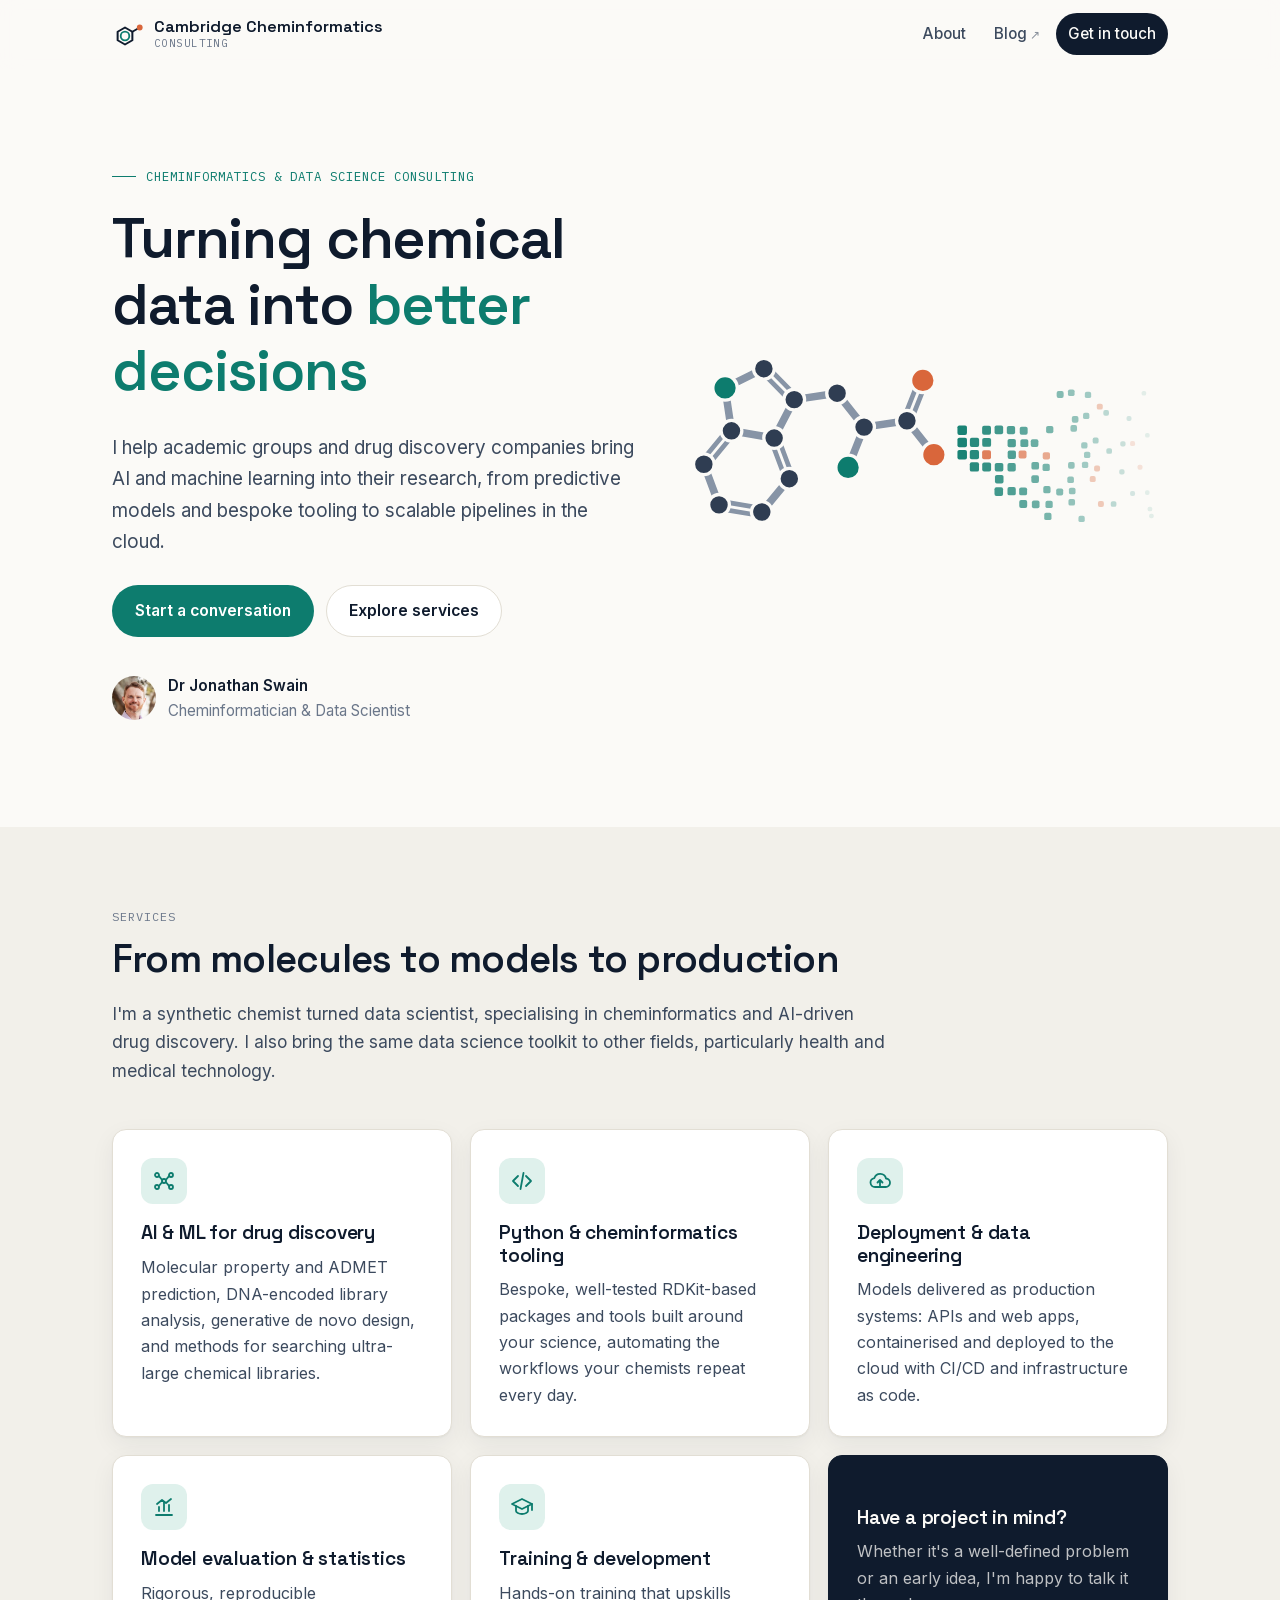
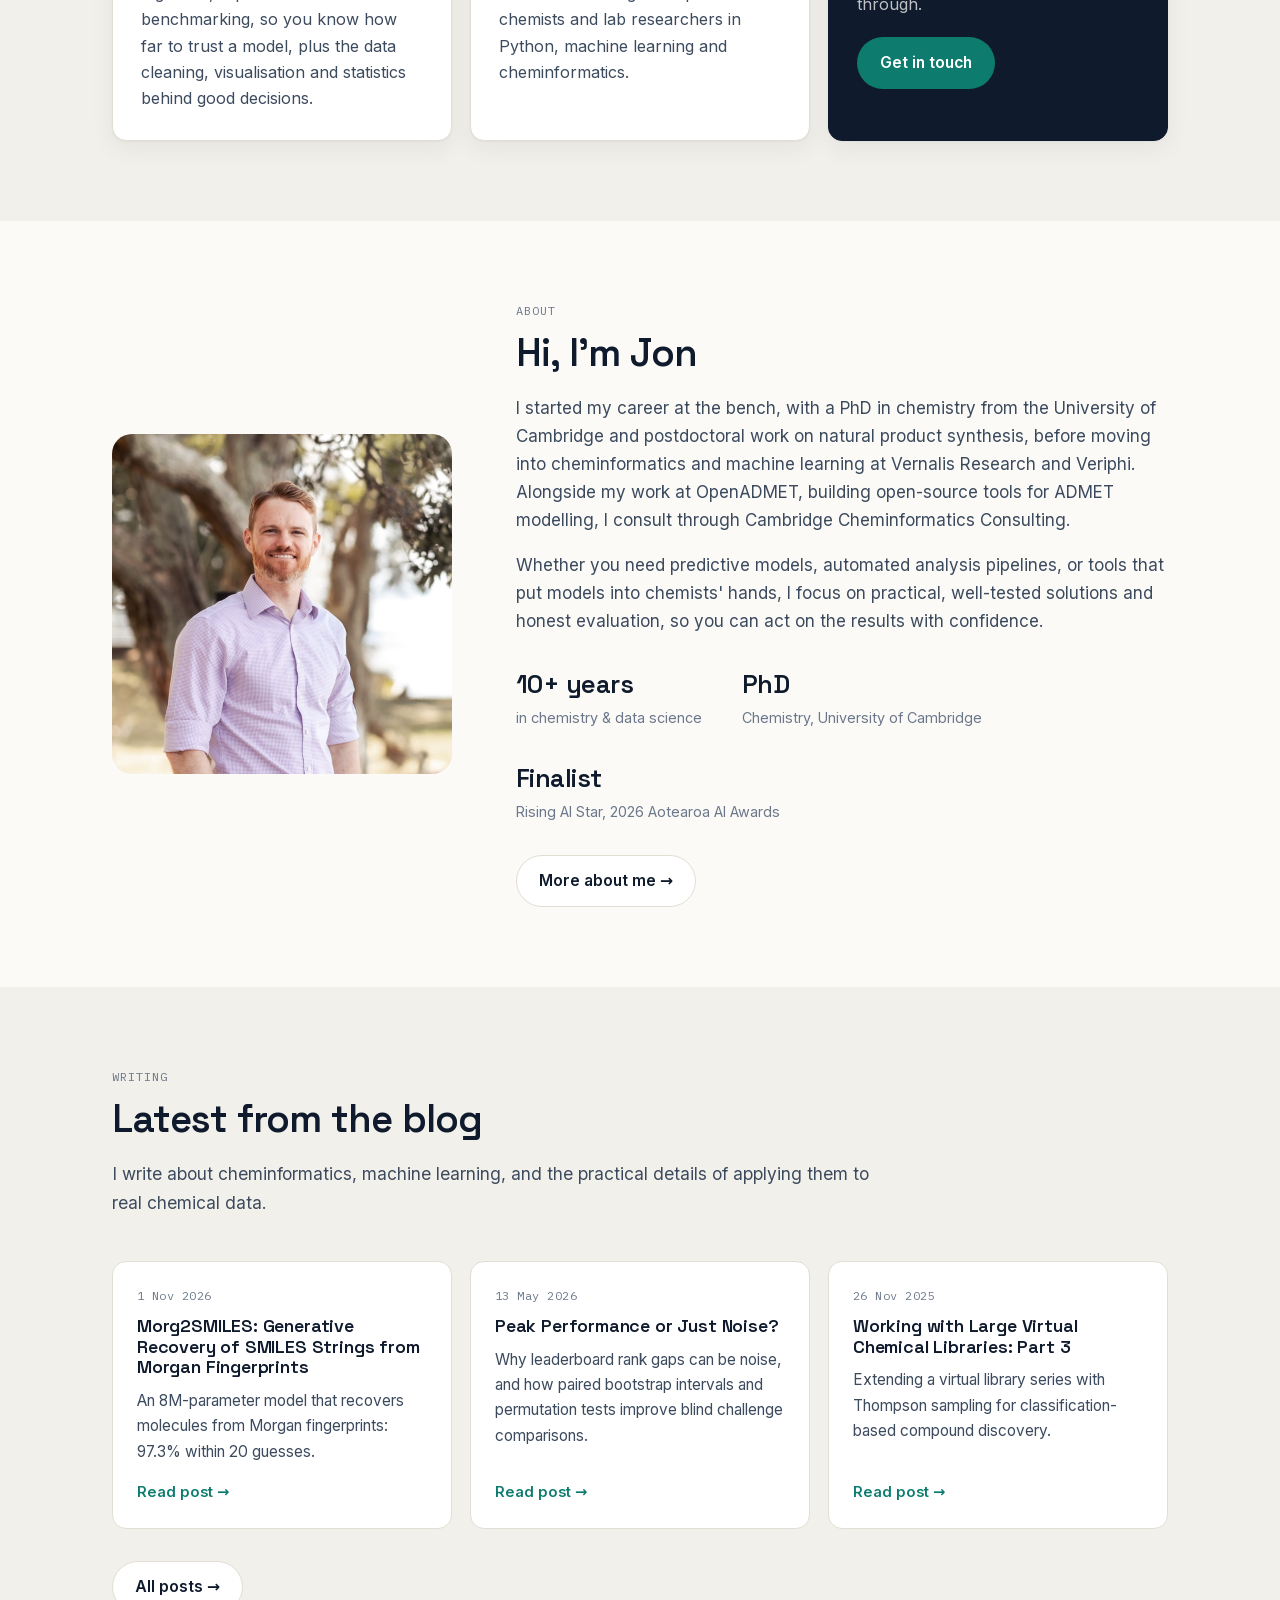
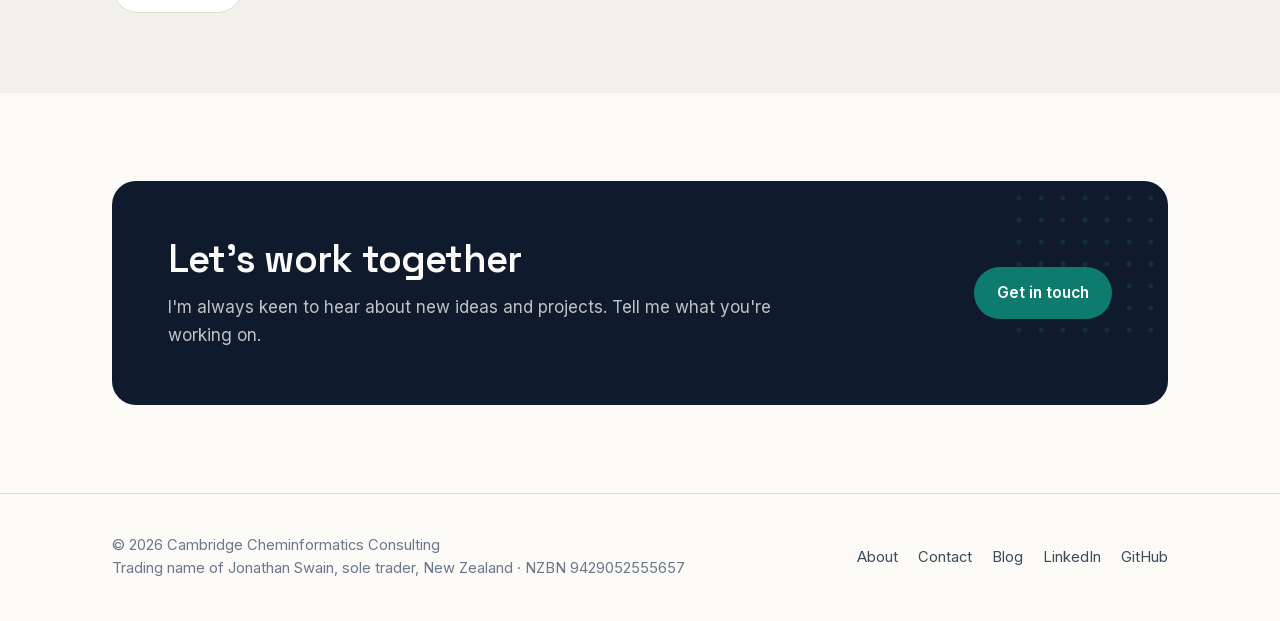
==== index.html @ 0f1c5efa "Static site for Cambridge Cheminformatics Consulting Replaces the WordPress.com site: home, about, c" ====
<!doctype html>
<html lang="en-GB">

<head>
  <meta charset="utf-8">
  <meta name="viewport" content="width=device-width, initial-scale=1">
  <title>Cambridge Cheminformatics Consulting | Dr Jonathan Swain</title>
  <meta name="description"
    content="Cheminformatics, AI and data science consulting for drug discovery. QSAR and ADMET modelling, bespoke Python tooling, cloud deployment, and training from Dr Jonathan Swain.">
  <link rel="canonical" href="https://cambridgecheminformatics.com/">
  <meta property="og:type" content="website">
  <meta property="og:title" content="Cambridge Cheminformatics Consulting">
  <meta property="og:description" content="Cheminformatics, AI and data science consulting for drug discovery.">
  <meta property="og:url" content="https://cambridgecheminformatics.com/">
  <meta property="og:site_name" content="Cambridge Cheminformatics Consulting">
  <meta property="og:image" content="https://cambridgecheminformatics.com/assets/img/og-card.png">
  <meta property="og:image:width" content="1200">
  <meta property="og:image:height" content="630">
  <meta property="og:image:alt"
    content="Cambridge Cheminformatics Consulting: turning chemical data into better decisions">
  <meta name="twitter:card" content="summary_large_image">
  <meta name="theme-color" content="#fbfaf7" media="(prefers-color-scheme: light)">
  <meta name="theme-color" content="#0c1420" media="(prefers-color-scheme: dark)">
  <link rel="icon" href="assets/img/favicon.svg" type="image/svg+xml">
  <link rel="preload" href="assets/fonts/inter.woff2" as="font" type="font/woff2" crossorigin>
  <link rel="stylesheet" href="assets/css/style.css">
  <script type="application/ld+json">
  {
    "@context": "https://schema.org",
    "@type": "ProfessionalService",
    "name": "Cambridge Cheminformatics Consulting",
    "url": "https://cambridgecheminformatics.com/",
    "description": "Cheminformatics, AI and data science consulting for drug discovery.",
    "founder": {
      "@type": "Person",
      "name": "Jonathan Swain",
      "honorificPrefix": "Dr",
      "jobTitle": "Data Scientist and Cheminformatician",
      "sameAs": ["https://www.linkedin.com/in/jonathan-swain/", "https://github.com/jonswain", "https://orcid.org/0000-0003-4457-1481", "https://jonswain.github.io/"]
    }
  }
  </script>
</head>

<body>
  <a class="skip-link" href="#main">Skip to content</a>

  <header class="site-header">
    <div class="wrap">
      <a class="brand" href="./" aria-label="Cambridge Cheminformatics Consulting, home">
        <svg viewBox="0 0 32 32" aria-hidden="true">
          <path d="M13 9.5 20.36 13.75V22.25L13 26.5 5.64 22.25V13.75Z" fill="none" stroke="currentColor"
            stroke-width="2" stroke-linejoin="round" />
          <circle cx="13" cy="18" r="4.3" fill="none" stroke="#0d7c6e" stroke-width="1.8" />
          <path d="M20.36 13.75 27.72 9.5" stroke="currentColor" stroke-width="2" stroke-linecap="round" />
          <circle cx="27.72" cy="9.5" r="2.9" fill="#d9663b" />
        </svg>
        <span class="brand-text">Cambridge Cheminformatics<small>Consulting</small></span>
      </a>
      <nav class="nav" aria-label="Main">
        <a href="about/">About</a>
        <a class="ext" href="https://jonswain.github.io/">Blog</a>
        <a class="nav-cta" href="contact/">Get in touch</a>
      </nav>
    </div>
  </header>

  <main id="main">
    <section class="hero">
      <div class="wrap">
        <div>
          <span class="eyebrow">Cheminformatics &amp; data science consulting</span>
          <h1>Turning chemical data into <em>better decisions</em></h1>
          <p class="lede">I help academic groups and drug discovery companies bring AI and machine learning into their
            research, from predictive models and bespoke tooling to scalable pipelines in the cloud.</p>
          <div class="actions">
            <a class="btn btn-primary" href="contact/">Start a conversation</a>
            <a class="btn btn-ghost" href="#services">Explore services</a>
          </div>
          <div class="byline">
            <img src="assets/img/jon-avatar.jpg" alt="" width="44" height="44">
            <div><strong>Dr Jonathan Swain</strong>Cheminformatician &amp; Data Scientist</div>
          </div>
        </div>
        <div class="hero-art" aria-hidden="true">
          <svg viewBox="-127.4 -110.6 512.1 222.2" role="presentation">
            <g class="bits">
              <rect class="bit" x="161.7" y="-10.4" width="10.1" height="10.1" rx="2" opacity="0.95" style="--d:3.1s" />
              <rect class="bit" x="161.7" y="2.6" width="10.1" height="10.1" rx="2" opacity="0.95" style="--d:3.5s" />
              <rect class="bit" x="161.7" y="15.6" width="10.1" height="10.1" rx="2" opacity="0.95" style="--d:0.3s" />
              <rect class="bit" x="174.9" y="2.7" width="9.8" height="9.8" rx="2" opacity="0.89" style="--d:5.6s" />
              <rect class="bit" x="174.8" y="15.7" width="9.8" height="9.8" rx="2" opacity="0.89" style="--d:1.1s" />
              <rect class="bit" x="174.8" y="28.8" width="9.8" height="9.8" rx="2" opacity="0.89" style="--d:1.3s" />
              <rect class="bit" x="187.9" y="-10.0" width="9.4" height="9.4" rx="2" opacity="0.84" style="--d:5.3s" />
              <rect class="bit" x="188.0" y="2.9" width="9.4" height="9.4" rx="2" opacity="0.84" style="--d:6.0s" />
              <rect class="bit hi" x="187.9" y="16.0" width="9.4" height="9.4" rx="2" opacity="0.84" style="--d:6.0s" />
              <rect class="bit" x="188.0" y="29.0" width="9.4" height="9.4" rx="2" opacity="0.84" style="--d:1.3s" />
              <rect class="bit" x="201.1" y="-10.2" width="9.1" height="9.1" rx="2" opacity="0.78" style="--d:0.4s" />
              <rect class="bit" x="201.3" y="29.4" width="9.1" height="9.1" rx="2" opacity="0.78" style="--d:5.7s" />
              <rect class="bit" x="201.5" y="42.1" width="9.1" height="9.1" rx="2" opacity="0.78" style="--d:5.3s" />
              <rect class="bit" x="201.0" y="55.3" width="9.1" height="9.1" rx="2" opacity="0.78" style="--d:1.0s" />
              <rect class="bit" x="214.1" y="-9.9" width="8.8" height="8.8" rx="2" opacity="0.72" style="--d:1.0s" />
              <rect class="bit" x="214.9" y="3.9" width="8.8" height="8.8" rx="2" opacity="0.72" style="--d:4.5s" />
              <rect class="bit" x="215.0" y="16.3" width="8.8" height="8.8" rx="2" opacity="0.72" style="--d:4.4s" />
              <rect class="bit" x="214.8" y="29.6" width="8.8" height="8.8" rx="2" opacity="0.72" style="--d:5.3s" />
              <rect class="bit" x="214.8" y="55.0" width="8.8" height="8.8" rx="2" opacity="0.72" style="--d:3.2s" />
              <rect class="bit" x="227.8" y="-8.9" width="8.4" height="8.4" rx="2" opacity="0.67" style="--d:3.5s" />
              <rect class="bit" x="228.5" y="4.2" width="8.4" height="8.4" rx="2" opacity="0.67" style="--d:0.8s" />
              <rect class="bit hi" x="226.6" y="16.3" width="8.4" height="8.4" rx="2" opacity="0.67" style="--d:0.8s" />
              <rect class="bit" x="227.2" y="55.4" width="8.4" height="8.4" rx="2" opacity="0.67" style="--d:1.3s" />
              <rect class="bit" x="227.3" y="68.8" width="8.4" height="8.4" rx="2" opacity="0.67" style="--d:3.3s" />
              <rect class="bit" x="239.5" y="4.4" width="8.1" height="8.1" rx="2" opacity="0.61" style="--d:1.1s" />
              <rect class="bit" x="240.2" y="28.3" width="8.1" height="8.1" rx="2" opacity="0.61" style="--d:2.3s" />
              <rect class="bit" x="240.1" y="42.6" width="8.1" height="8.1" rx="2" opacity="0.61" style="--d:3.3s" />
              <rect class="bit" x="240.7" y="69.3" width="8.1" height="8.1" rx="2" opacity="0.61" style="--d:5.8s" />
              <rect class="bit" x="255.8" y="-9.8" width="7.7" height="7.7" rx="2" opacity="0.55" style="--d:1.9s" />
              <rect class="bit hi" x="252.2" y="18.0" width="7.7" height="7.7" rx="2" opacity="0.55" style="--d:4.6s" />
              <rect class="bit" x="252.0" y="30.3" width="7.7" height="7.7" rx="2" opacity="0.55" style="--d:2.7s" />
              <rect class="bit" x="252.8" y="54.0" width="7.7" height="7.7" rx="2" opacity="0.55" style="--d:2.6s" />
              <rect class="bit" x="255.1" y="69.6" width="7.7" height="7.7" rx="2" opacity="0.55" style="--d:2.7s" />
              <rect class="bit" x="253.8" y="82.3" width="7.7" height="7.7" rx="2" opacity="0.55" style="--d:5.8s" />
              <rect class="bit" x="267.0" y="-46.9" width="7.4" height="7.4" rx="2" opacity="0.50" style="--d:5.3s" />
              <rect class="bit" x="266.5" y="56.5" width="7.4" height="7.4" rx="2" opacity="0.50" style="--d:4.9s" />
              <rect class="bit" x="279.0" y="-48.6" width="7.0" height="7.0" rx="2" opacity="0.44" style="--d:0.9s" />
              <rect class="bit" x="283.1" y="-20.3" width="7.0" height="7.0" rx="2" opacity="0.44" style="--d:2.8s" />
              <rect class="bit" x="281.6" y="-10.8" width="7.0" height="7.0" rx="2" opacity="0.44" style="--d:2.0s" />
              <rect class="bit" x="279.1" y="28.5" width="7.0" height="7.0" rx="2" opacity="0.44" style="--d:5.1s" />
              <rect class="bit" x="278.3" y="43.8" width="7.0" height="7.0" rx="2" opacity="0.44" style="--d:1.7s" />
              <rect class="bit" x="280.0" y="55.7" width="7.0" height="7.0" rx="2" opacity="0.44" style="--d:3.7s" />
              <rect class="bit" x="279.5" y="67.6" width="7.0" height="7.0" rx="2" opacity="0.44" style="--d:1.1s" />
              <rect class="bit" x="296.9" y="-46.1" width="6.7" height="6.7" rx="2" opacity="0.38" style="--d:0.1s" />
              <rect class="bit" x="295.0" y="-23.8" width="6.7" height="6.7" rx="2" opacity="0.38" style="--d:0.0s" />
              <rect class="bit" x="293.0" y="7.4" width="6.7" height="6.7" rx="2" opacity="0.38" style="--d:2.2s" />
              <rect class="bit" x="296.0" y="17.5" width="6.7" height="6.7" rx="2" opacity="0.38" style="--d:0.3s" />
              <rect class="bit" x="293.8" y="28.1" width="6.7" height="6.7" rx="2" opacity="0.38" style="--d:4.8s" />
              <rect class="bit" x="290.1" y="85.5" width="6.7" height="6.7" rx="2" opacity="0.38" style="--d:4.5s" />
              <rect class="bit hi" x="309.6" y="-33.5" width="6.3" height="6.3" rx="2" opacity="0.33"
                style="--d:3.7s" />
              <rect class="bit" x="305.2" y="2.5" width="6.3" height="6.3" rx="2" opacity="0.33" style="--d:3.8s" />
              <rect class="bit hi" x="306.7" y="32.2" width="6.3" height="6.3" rx="2" opacity="0.33" style="--d:1.1s" />
              <rect class="bit hi" x="302.1" y="43.4" width="6.3" height="6.3" rx="2" opacity="0.33" style="--d:4.1s" />
              <rect class="bit hi" x="310.8" y="69.8" width="6.3" height="6.3" rx="2" opacity="0.33" style="--d:2.5s" />
              <rect class="bit" x="316.5" y="-26.7" width="6.0" height="6.0" rx="2" opacity="0.27" style="--d:2.1s" />
              <rect class="bit" x="319.7" y="13.7" width="6.0" height="6.0" rx="2" opacity="0.27" style="--d:5.1s" />
              <rect class="bit" x="324.4" y="70.0" width="6.0" height="6.0" rx="2" opacity="0.27" style="--d:5.5s" />
              <rect class="bit" x="334.5" y="6.3" width="5.6" height="5.6" rx="2" opacity="0.21" style="--d:4.5s" />
              <rect class="bit" x="333.4" y="36.0" width="5.6" height="5.6" rx="2" opacity="0.21" style="--d:1.2s" />
              <rect class="bit" x="341.1" y="-20.4" width="5.3" height="5.3" rx="2" opacity="0.16" style="--d:4.9s" />
              <rect class="bit hi" x="344.9" y="6.2" width="5.3" height="5.3" rx="2" opacity="0.16" style="--d:0.2s" />
              <rect class="bit hi" x="352.8" y="31.3" width="5.3" height="5.3" rx="2" opacity="0.16" style="--d:5.4s" />
              <rect class="bit" x="344.9" y="59.2" width="5.3" height="5.3" rx="2" opacity="0.16" style="--d:4.6s" />
              <rect class="bit" x="357.1" y="-47.0" width="4.9" height="4.9" rx="2" opacity="0.10" style="--d:1.6s" />
              <rect class="bit" x="360.8" y="-2.4" width="4.9" height="4.9" rx="2" opacity="0.10" style="--d:4.4s" />
              <rect class="bit" x="360.7" y="58.5" width="4.9" height="4.9" rx="2" opacity="0.10" style="--d:6.0s" />
              <rect class="bit" x="363.5" y="75.8" width="4.9" height="4.9" rx="2" opacity="0.10" style="--d:2.9s" />
              <rect class="bit" x="365.1" y="83.2" width="4.9" height="4.9" rx="2" opacity="0.10" style="--d:2.8s" />
            </g>
            <g class="mol">
              <line class="bond" x1="45.7" y1="34.2" x2="62.6" y2="-8.6" />
              <line class="bond" x1="62.6" y1="-8.6" x2="34.0" y2="-44.6" />
              <line class="bond" x1="34.0" y1="-44.6" x2="-11.5" y2="-37.8" />
              <line class="bond dbl" x1="-8.6" y1="-40.6" x2="-40.9" y2="-73.5" />
              <line class="bond dbl" x1="-14.3" y1="-35.0" x2="-46.6" y2="-67.8" />
              <line class="bond" x1="-43.7" y1="-70.6" x2="-84.9" y2="-50.2" />
              <line class="bond" x1="-84.9" y1="-50.2" x2="-78.1" y2="-4.7" />
              <line class="bond dbl" x1="-81.2" y1="-7.2" x2="-110.5" y2="28.3" />
              <line class="bond dbl" x1="-75.0" y1="-2.1" x2="-104.3" y2="33.4" />
              <line class="bond" x1="-107.4" y1="30.8" x2="-91.3" y2="73.9" />
              <line class="bond dbl" x1="-92.0" y1="77.9" x2="-46.6" y2="85.5" />
              <line class="bond dbl" x1="-90.6" y1="70.0" x2="-45.3" y2="77.6" />
              <line class="bond" x1="-45.9" y1="81.5" x2="-16.7" y2="46.1" />
              <line class="bond dbl" x1="-12.9" y1="44.7" x2="-29.0" y2="1.6" />
              <line class="bond dbl" x1="-20.4" y1="47.4" x2="-36.5" y2="4.4" />
              <line class="bond" x1="62.6" y1="-8.6" x2="108.1" y2="-15.4" />
              <line class="bond dbl" x1="104.4" y1="-16.9" x2="121.3" y2="-59.7" />
              <line class="bond dbl" x1="111.8" y1="-13.9" x2="128.7" y2="-56.7" />
              <line class="bond" x1="108.1" y1="-15.4" x2="136.7" y2="20.6" />
              <line class="bond" x1="-32.8" y1="3.0" x2="-11.5" y2="-37.8" />
              <line class="bond" x1="-32.8" y1="3.0" x2="-78.1" y2="-4.7" />
              <circle class="atom a-N" cx="45.7" cy="34.2" r="13" />
              <circle class="atom a-C" cx="62.6" cy="-8.6" r="11" />
              <circle class="atom a-C" cx="34.0" cy="-44.6" r="11" />
              <circle class="atom a-C" cx="-11.5" cy="-37.8" r="11" />
              <circle class="atom a-C" cx="-43.7" cy="-70.6" r="11" />
              <circle class="atom a-N" cx="-84.9" cy="-50.2" r="13" />
              <circle class="atom a-C" cx="-78.1" cy="-4.7" r="11" />
              <circle class="atom a-C" cx="-107.4" cy="30.8" r="11" />
              <circle class="atom a-C" cx="-91.3" cy="73.9" r="11" />
              <circle class="atom a-C" cx="-45.9" cy="81.5" r="11" />
              <circle class="atom a-C" cx="-16.7" cy="46.1" r="11" />
              <circle class="atom a-C" cx="-32.8" cy="3.0" r="11" />
              <circle class="atom a-C" cx="108.1" cy="-15.4" r="11" />
              <circle class="atom a-O" cx="125.0" cy="-58.2" r="13" />
              <circle class="atom a-O" cx="136.7" cy="20.6" r="13" />
            </g>
          </svg>
        </div>
      </div>
    </section>

    <section id="services" class="section-alt">
      <div class="wrap">
        <div class="section-head">
          <span class="kicker">Services</span>
          <h2>From molecules to models to production</h2>
          <p>I'm a synthetic chemist turned data scientist, specialising in cheminformatics and AI-driven drug
            discovery. I also bring the same data science toolkit to other fields, particularly health and medical
            technology.</p>
        </div>
        <div class="services">
          <article class="card">
            <div class="icon"><svg viewBox="0 0 24 24">
                <circle cx="5" cy="6" r="2" />
                <circle cx="5" cy="18" r="2" />
                <circle cx="12" cy="12" r="2" />
                <circle cx="19" cy="6" r="2" />
                <circle cx="19" cy="18" r="2" />
                <path d="M6.8 6.9 10.2 11M6.8 17.1l3.4-4.1M13.8 11l3.4-4.1M13.8 13l3.4 4.1" />
              </svg></div>
            <h3>AI &amp; ML for drug discovery</h3>
            <p>Molecular property and ADMET prediction, DNA-encoded library analysis, generative de novo design, and
              methods for searching ultra-large chemical libraries.</p>
          </article>
          <article class="card">
            <div class="icon"><svg viewBox="0 0 24 24">
                <path d="m8 7-5 5 5 5M16 7l5 5-5 5M13.5 4l-3 16" />
              </svg></div>
            <h3>Python &amp; cheminformatics tooling</h3>
            <p>Bespoke, well-tested RDKit-based packages and tools built around your science, automating the workflows
              your chemists repeat every day.</p>
          </article>
          <article class="card">
            <div class="icon"><svg viewBox="0 0 24 24">
                <path d="M7 18a4.5 4.5 0 0 1-.6-8.96A6 6 0 0 1 18 9.5a4 4 0 0 1-.5 8.5Z" />
                <path d="M12 11v6M9.5 13.5 12 11l2.5 2.5" />
              </svg></div>
            <h3>Deployment &amp; data engineering</h3>
            <p>Models delivered as production systems: APIs and web apps, containerised and deployed to the cloud with
              CI/CD and infrastructure as code.</p>
          </article>
          <article class="card">
            <div class="icon"><svg viewBox="0 0 24 24">
                <path d="M4 20h16" />
                <path d="M7 16v-4M12 16V7M17 16v-6" />
                <path d="m5 9 5-4 4 3 5-4" />
              </svg></div>
            <h3>Model evaluation &amp; statistics</h3>
            <p>Rigorous, reproducible benchmarking, so you know how far to trust a model, plus the data cleaning,
              visualisation and statistics behind good decisions.</p>
          </article>
          <article class="card">
            <div class="icon"><svg viewBox="0 0 24 24">
                <path d="M2 9 12 4l10 5-10 5Z" />
                <path d="M6 11v5c0 1.5 2.7 3 6 3s6-1.5 6-3v-5M22 9v6" />
              </svg></div>
            <h3>Training &amp; development</h3>
            <p>Hands-on training that upskills chemists and lab researchers in Python, machine learning and
              cheminformatics.</p>
          </article>
          <article class="card card-cta">
            <h3>Have a project in mind?</h3>
            <p>Whether it's a well-defined problem or an early idea, I'm happy to talk it through.</p>
            <a class="btn btn-primary" href="contact/">Get in touch</a>
          </article>
        </div>
      </div>
    </section>

    <section>
      <div class="wrap intro">
        <div class="portrait">
          <img src="assets/img/jon.jpg" alt="Dr Jonathan Swain" width="340" height="340" loading="lazy">
        </div>
        <div>
          <span class="kicker">About</span>
          <h2>Hi, I'm Jon</h2>
          <p>I started my career at the bench, with a PhD in chemistry from the University of Cambridge and postdoctoral
          work on natural product synthesis, before moving into cheminformatics and machine learning at Vernalis Research and Veriphi.
            Alongside my work at OpenADMET, building open-source tools for ADMET modelling, I consult through Cambridge
            Cheminformatics Consulting.</p>
          <p>Whether you need predictive models, automated analysis pipelines, or tools that put models into chemists'
            hands, I focus on practical, well-tested solutions and honest evaluation, so you can act on the results with
            confidence.</p>
          <ul class="stats">
            <li><strong>10+ years</strong>in chemistry &amp; data science</li>
            <li><strong>PhD</strong>Chemistry, University of Cambridge</li>
            <li><strong>Finalist</strong>Rising AI Star, 2026 Aotearoa AI Awards</li>
          </ul>
          <a class="btn btn-ghost" href="about/">More about me →</a>
        </div>
      </div>
    </section>

    <section class="section-alt">
      <div class="wrap">
        <div class="section-head">
          <span class="kicker">Writing</span>
          <h2>Latest from the blog</h2>
          <p>I write about cheminformatics, machine learning, and the practical details of applying them to real
            chemical data.</p>
        </div>
        <ul class="posts" data-feed="https://jonswain.github.io/feed.xml" data-feed-count="3">
          <li class="post"><a href="https://jonswain.github.io/morg2smiles/">
              <time datetime="2026-11-01">1 Nov 2026</time>
              <h3>Morg2SMILES: Generative Recovery of SMILES Strings from Morgan Fingerprints</h3>
              <p>An 8M-parameter model that recovers molecules from Morgan fingerprints: 97.3% within 20 guesses.</p>
              <span class="more">Read post →</span>
            </a></li>
          <li class="post"><a href="https://jonswain.github.io/peak-performance-or-just-noise/">
              <time datetime="2026-05-13">13 May 2026</time>
              <h3>Peak Performance or Just Noise?</h3>
              <p>Why leaderboard rank gaps can be noise, and how paired bootstrap intervals and permutation tests
                improve blind challenge comparisons.</p>
              <span class="more">Read post →</span>
            </a></li>
          <li class="post"><a
              href="https://jonswain.github.io/ultra-large-libraries-part-3-thompson-sampling-classification/">
              <time datetime="2025-11-26">26 Nov 2025</time>
              <h3>Working with Large Virtual Chemical Libraries: Part 3</h3>
              <p>Extending a virtual library series with Thompson sampling for classification-based compound discovery.
              </p>
              <span class="more">Read post →</span>
            </a></li>
        </ul>
        <div class="section-foot"><a class="btn btn-ghost" href="https://jonswain.github.io/">All posts →</a></div>
      </div>
    </section>

    <section class="cta-band" style="padding-top:88px">
      <div class="wrap">
        <div class="box">
          <div>
            <h2>Let's work together</h2>
            <p>I'm always keen to hear about new ideas and projects. Tell me what you're working on.</p>
          </div>
          <a class="btn btn-primary" href="contact/">Get in touch</a>
        </div>
      </div>
    </section>
  </main>

  <footer class="site-footer">
    <div class="wrap">
      <p class="legal">© <span data-year>2026</span> Cambridge Cheminformatics Consulting<br>
        Trading name of Jonathan Swain, sole trader, New Zealand · NZBN 9429052555657</p>
      <nav aria-label="Footer">
        <a href="about/">About</a>
        <a href="contact/">Contact</a>
        <a href="https://jonswain.github.io/">Blog</a>
        <a href="https://www.linkedin.com/in/jonathan-swain/">LinkedIn</a>
        <a href="https://github.com/jonswain">GitHub</a>
      </nav>
    </div>
  </footer>

  <script src="assets/js/main.js" defer></script>
</body>

</html>
---- assets/css/style.css ----
/* Cambridge Cheminformatics Consulting — site styles */

/* Self-hosted fonts (SIL Open Font License), Latin subset */
@font-face { font-family: "Inter"; font-style: normal; font-weight: 400 600; font-display: swap; src: url("../fonts/inter.woff2") format("woff2"); unicode-range: U+0000-00FF, U+0131, U+0152-0153, U+02BB-02BC, U+02C6, U+02DA, U+02DC, U+0304, U+0308, U+0329, U+2000-206F, U+20AC, U+2122, U+2191, U+2193, U+2212, U+2215, U+FEFF, U+FFFD; }
@font-face { font-family: "Space Grotesk"; font-style: normal; font-weight: 500 600; font-display: swap; src: url("../fonts/space-grotesk.woff2") format("woff2"); unicode-range: U+0000-00FF, U+0131, U+0152-0153, U+02BB-02BC, U+02C6, U+02DA, U+02DC, U+0304, U+0308, U+0329, U+2000-206F, U+20AC, U+2122, U+2191, U+2193, U+2212, U+2215, U+FEFF, U+FFFD; }
@font-face { font-family: "IBM Plex Mono"; font-style: normal; font-weight: 400; font-display: swap; src: url("../fonts/ibm-plex-mono-400.woff2") format("woff2"); unicode-range: U+0000-00FF, U+0131, U+0152-0153, U+02BB-02BC, U+02C6, U+02DA, U+02DC, U+0304, U+0308, U+0329, U+2000-206F, U+20AC, U+2122, U+2191, U+2193, U+2212, U+2215, U+FEFF, U+FFFD; }

:root {
  --bg: #fbfaf7;
  --bg-alt: #f2f0ea;
  --surface: #ffffff;
  --ink: #0f1b2d;
  --ink-soft: #3c4a5e;
  --muted: #6b778a;
  --line: #e2ded4;
  --accent: #0d7c6e;
  --accent-strong: #0a5f55;
  --accent-soft: #dff1ec;
  --warm: #d9663b;
  --mol-c: #2f3d52;
  --mol-bond: #8794a6;
  --radius: 14px;
  --shadow: 0 1px 2px rgba(15, 27, 45, .04), 0 8px 24px rgba(15, 27, 45, .06);
  --max: 1120px;
  --font-head: "Space Grotesk", ui-sans-serif, system-ui, sans-serif;
  --font-body: "Inter", ui-sans-serif, system-ui, -apple-system, "Segoe UI", sans-serif;
  --font-mono: "IBM Plex Mono", ui-monospace, SFMono-Regular, Menlo, monospace;
  color-scheme: light;
}

@media (prefers-color-scheme: dark) {
  :root {
    --bg: #0c1420;
    --bg-alt: #111b2a;
    --surface: #152133;
    --ink: #eef2f6;
    --ink-soft: #c2cbd6;
    --muted: #8d9aab;
    --line: #233247;
    --accent: #3cc5b0;
    --accent-strong: #6ad8c6;
    --accent-soft: #123a37;
    --warm: #f08a5d;
    --mol-c: #c3cedb;
    --mol-bond: #5d6b80;
    --shadow: 0 1px 2px rgba(0, 0, 0, .3), 0 8px 24px rgba(0, 0, 0, .25);
    color-scheme: dark;
  }
}

*, *::before, *::after { box-sizing: border-box; }

html { scroll-behavior: smooth; -webkit-text-size-adjust: 100%; }

body {
  margin: 0;
  background: var(--bg);
  color: var(--ink);
  font-family: var(--font-body);
  font-size: 1.0625rem;
  line-height: 1.65;
  -webkit-font-smoothing: antialiased;
}

img { max-width: 100%; height: auto; display: block; }

a { color: var(--accent); text-decoration-thickness: 1px; text-underline-offset: 3px; }
a:hover { color: var(--accent-strong); }

h1, h2, h3 {
  font-family: var(--font-head);
  line-height: 1.15;
  letter-spacing: -0.02em;
  margin: 0 0 .5em;
  font-weight: 600;
}
h1 { font-size: clamp(2.2rem, 5vw, 3.6rem); }
h2 { font-size: clamp(1.7rem, 3.2vw, 2.4rem); }
h3 { font-size: 1.2rem; letter-spacing: -0.01em; }
p { margin: 0 0 1em; }

.wrap { max-width: var(--max); margin: 0 auto; padding: 0 16px; }
@media (min-width: 720px) { .wrap { padding: 0 32px; } }

.skip-link {
  position: absolute; left: -999px; top: 8px;
  background: var(--ink); color: var(--bg); padding: 8px 14px; border-radius: 8px; z-index: 100;
}
.skip-link:focus { left: 8px; }

:focus-visible { outline: 2px solid var(--accent); outline-offset: 3px; border-radius: 4px; }

/* ---------- Header ---------- */
.site-header {
  position: sticky; top: 0; z-index: 50;
  background: color-mix(in srgb, var(--bg) 85%, transparent);
  backdrop-filter: saturate(150%) blur(10px);
  -webkit-backdrop-filter: saturate(150%) blur(10px);
  border-bottom: 1px solid transparent;
  transition: border-color .2s;
}
.site-header.scrolled { border-bottom-color: var(--line); }
.site-header .wrap {
  display: flex; align-items: center; justify-content: space-between; gap: 16px;
  min-height: 68px;
}
.brand {
  display: flex; align-items: center; gap: 10px;
  color: var(--ink); text-decoration: none;
  font-family: var(--font-head); font-weight: 600; font-size: 1.02rem; line-height: 1.1;
}
.brand:hover { color: var(--ink); }
.brand svg { width: 32px; height: 32px; flex: none; }
.brand small { display: block; font-family: var(--font-mono); font-weight: 400; font-size: .68rem; color: var(--muted); letter-spacing: .04em; text-transform: uppercase; margin-top: 2px; }

.nav { display: flex; align-items: center; gap: 4px; }
.nav a {
  color: var(--ink-soft); text-decoration: none; font-size: .95rem; font-weight: 500;
  padding: 8px 12px; border-radius: 999px;
}
.nav a:hover { color: var(--ink); background: var(--bg-alt); }
.nav a[aria-current="page"] { color: var(--ink); }
.nav .nav-cta, .nav .nav-cta[aria-current] { background: var(--ink); color: var(--bg); }
.nav .nav-cta:hover { background: var(--accent); color: #fff; }
.nav .ext::after { content: "↗"; font-size: .8em; margin-left: 3px; opacity: .6; }

@media (max-width: 560px) {
  .brand-text { display: none; }
  .nav a { padding: 8px 10px; font-size: .9rem; }
}

/* ---------- Buttons ---------- */
.btn {
  display: inline-flex; align-items: center; gap: 8px;
  padding: 12px 22px; border-radius: 999px;
  font-weight: 600; font-size: .98rem; text-decoration: none;
  border: 1px solid transparent; transition: transform .15s, background .15s, color .15s, border-color .15s;
}
.btn:hover { transform: translateY(-1px); }
.btn-primary { background: var(--accent); color: #fff; }
.btn-primary:hover { background: var(--accent-strong); color: #fff; }
@media (prefers-color-scheme: dark) {
  .btn-primary, .btn-primary:hover { color: #06201c; }
}
.btn-ghost { border-color: var(--line); color: var(--ink); background: var(--surface); }
.btn-ghost:hover { border-color: var(--ink-soft); color: var(--ink); }
.btn svg { width: 18px; height: 18px; }

/* ---------- Hero ---------- */
.hero { padding: 56px 0 72px; overflow: hidden; }
.hero .wrap { display: grid; gap: 40px; align-items: center; }
@media (min-width: 900px) {
  .hero { padding: 88px 0 104px; }
  .hero .wrap { grid-template-columns: 1.05fr .95fr; }
}
.eyebrow {
  font-family: var(--font-mono); font-size: .78rem; letter-spacing: .08em; text-transform: uppercase;
  color: var(--accent); margin-bottom: 18px; display: inline-flex; align-items: center; gap: 10px;
}
.eyebrow::before { content: ""; width: 24px; height: 1px; background: currentColor; }
.hero h1 em { font-style: normal; color: var(--accent); }
.hero .lede { font-size: 1.18rem; color: var(--ink-soft); max-width: 36em; }
.hero .actions { display: flex; flex-wrap: wrap; gap: 12px; margin-top: 28px; }
.hero .byline {
  margin-top: 36px; display: flex; align-items: center; gap: 12px; color: var(--muted); font-size: .95rem;
}
.hero .byline img { width: 44px; height: 44px; border-radius: 50%; object-fit: cover; }
.hero .byline strong { color: var(--ink); font-weight: 600; display: block; }

.hero-art { width: 100%; max-width: 580px; justify-self: center; }
.hero-art svg { width: 100%; height: auto; overflow: visible; }
.hero-art .bond { stroke: var(--mol-bond); stroke-width: 8; stroke-linecap: round; }
.hero-art .bond.dbl { stroke-width: 5; }
.hero-art .atom { stroke: var(--bg); stroke-width: 3.5; }
.hero-art .a-C { fill: var(--mol-c); }
.hero-art .a-N { fill: var(--accent); }
.hero-art .a-O { fill: var(--warm); }
.hero-art .bit { fill: var(--accent); animation: twinkle 6s ease-in-out var(--d) infinite; }
.hero-art .bit.hi { fill: var(--warm); }
@keyframes twinkle {
  0%, 100% { fill-opacity: 1; }
  50% { fill-opacity: .35; }
}
@media (prefers-reduced-motion: reduce) {
  .hero-art .bit { animation: none; }
  html { scroll-behavior: auto; }
}
@media (max-width: 899px) { .hero-art { max-width: 340px; order: -1; } }

/* ---------- Sections ---------- */
section { padding: 80px 0; }
.section-alt { background: var(--bg-alt); }
.section-head { max-width: 46em; margin-bottom: 44px; }
.section-head p { color: var(--ink-soft); font-size: 1.08rem; }
.kicker {
  font-family: var(--font-mono); font-size: .75rem; letter-spacing: .08em; text-transform: uppercase;
  color: var(--muted); margin-bottom: 10px; display: block;
}

/* Services */
.services { display: grid; gap: 18px; grid-template-columns: 1fr; }
@media (min-width: 640px) { .services { grid-template-columns: repeat(2, 1fr); } }
@media (min-width: 980px) { .services { grid-template-columns: repeat(3, 1fr); } }
.card {
  background: var(--surface); border: 1px solid var(--line); border-radius: var(--radius);
  padding: 28px; box-shadow: var(--shadow);
  transition: transform .2s, border-color .2s;
}
.card:hover { transform: translateY(-3px); border-color: color-mix(in srgb, var(--accent) 40%, var(--line)); }
.card p { color: var(--ink-soft); margin: 0; font-size: 1rem; }
.icon {
  width: 46px; height: 46px; border-radius: 12px; display: grid; place-items: center;
  background: var(--accent-soft); color: var(--accent); margin-bottom: 18px;
}
.icon svg { width: 24px; height: 24px; fill: none; stroke: currentColor; stroke-width: 1.8; stroke-linecap: round; stroke-linejoin: round; }
.card-cta {
  display: flex; flex-direction: column; justify-content: center; align-items: flex-start;
  background: var(--ink); color: var(--bg); border-color: var(--ink);
}
.card-cta h3 { color: var(--bg); }
.card-cta p { color: color-mix(in srgb, var(--bg) 75%, transparent); margin-bottom: 20px; }

/* Intro / about teaser */
.intro { display: grid; gap: 40px; align-items: center; }
@media (min-width: 860px) { .intro { grid-template-columns: 340px 1fr; gap: 64px; } }
.portrait { position: relative; max-width: 340px; }
.portrait img { border-radius: 20px; aspect-ratio: 1; object-fit: cover; width: 100%; position: relative; z-index: 1; }
.intro p { color: var(--ink-soft); }
.stats { display: flex; flex-wrap: wrap; gap: 28px 40px; margin: 28px 0 32px; padding: 0; list-style: none; }
.stats li { font-size: .9rem; color: var(--muted); }
.stats strong { display: block; font-family: var(--font-head); font-size: 1.6rem; color: var(--ink); font-weight: 600; letter-spacing: -0.02em; }

/* Posts */
.posts { display: grid; gap: 18px; grid-template-columns: 1fr; list-style: none; padding: 0; margin: 0; }
@media (min-width: 860px) { .posts { grid-template-columns: repeat(3, 1fr); } }
.post a {
  display: flex; flex-direction: column; height: 100%;
  background: var(--surface); border: 1px solid var(--line); border-radius: var(--radius);
  padding: 24px; text-decoration: none; color: inherit; transition: transform .2s, border-color .2s;
}
.post a:hover { transform: translateY(-3px); border-color: color-mix(in srgb, var(--accent) 40%, var(--line)); }
.post time { font-family: var(--font-mono); font-size: .75rem; color: var(--muted); letter-spacing: .04em; }
.post h3 { margin: 10px 0 10px; font-size: 1.12rem; color: var(--ink); }
.post p { color: var(--ink-soft); font-size: .96rem; margin: 0 0 16px; }
.post .more { margin-top: auto; color: var(--accent); font-weight: 600; font-size: .92rem; }
.section-foot { margin-top: 32px; }

/* CTA band */
.cta-band { padding: 0 0 88px; }
.cta-band .box {
  background: var(--ink); color: var(--bg); border-radius: 24px; padding: 48px 28px;
  display: grid; gap: 24px; align-items: center; position: relative; overflow: hidden;
}
@media (min-width: 760px) { .cta-band .box { grid-template-columns: 1fr auto; padding: 56px 56px; } }
.cta-band h2 { color: var(--bg); margin-bottom: .3em; }
.cta-band p { color: color-mix(in srgb, var(--bg) 75%, transparent); margin: 0; max-width: 36em; }
.cta-band .box::after {
  content: ""; position: absolute; right: -60px; top: -60px; width: 220px; height: 220px;
  background: radial-gradient(circle, color-mix(in srgb, var(--accent) 45%, transparent) 0 2px, transparent 3px) 0 0 / 22px 22px;
  opacity: .5; pointer-events: none;
}

/* ---------- Page header (inner pages) ---------- */
.page-head { padding-top: 64px; padding-bottom: 24px; }
.page-head p { font-size: 1.15rem; color: var(--ink-soft); max-width: 40em; }

/* About */
.about-grid { display: grid; gap: 40px; }
@media (min-width: 900px) { .about-grid { grid-template-columns: 1fr 300px; gap: 72px; align-items: start; } }
.about-grid aside { order: -1; }
@media (min-width: 900px) { .about-grid aside { order: 0; position: sticky; top: 100px; } }
.about-grid aside img { border-radius: 18px; max-width: 300px; width: 100%; aspect-ratio: 4 / 5; object-fit: cover; }
.about-grid aside ul { list-style: none; padding: 0; margin: 20px 0 0; display: grid; gap: 8px; }
.about-grid aside a { font-weight: 500; }
.prose p { color: var(--ink-soft); }
.prose h2 { font-size: 1.5rem; margin-top: 56px; padding-top: 24px; border-top: 1px solid var(--line); }

.timeline { list-style: none; padding: 0; margin: 0; display: grid; gap: 22px; }
.timeline li { display: grid; gap: 2px 24px; }
@media (min-width: 640px) { .timeline li { grid-template-columns: 170px 1fr; } }
.timeline .when { font-family: var(--font-mono); font-size: .82rem; color: var(--muted); padding-top: 3px; }
.timeline .what strong { display: block; color: var(--ink); font-weight: 600; }
.timeline .what span { color: var(--ink-soft); font-size: .98rem; }
.timeline .what p { margin: 6px 0 0; font-size: .95rem; color: var(--ink-soft); }
.chips { list-style: none; padding: 0; margin: 0; display: flex; flex-wrap: wrap; gap: 8px; }
.chips li { font-family: var(--font-mono); font-size: .8rem; padding: 5px 12px; border-radius: 999px; background: var(--surface); border: 1px solid var(--line); color: var(--ink-soft); }
.prose .stats { margin: 32px 0 0; }

.prose h3 { font-size: 1.05rem; margin: 28px 0 12px; }
.pubs.talks { list-style: none; padding-left: 0; }
.pubs.talks li { padding-left: 0; }
.pubs { padding-left: 1.2em; margin: 0; display: grid; gap: 14px; }
.pubs li { color: var(--ink-soft); font-size: .97rem; padding-left: 4px; }
.pubs li::marker { color: var(--muted); font-family: var(--font-mono); font-size: .85rem; }
.pubs em { color: var(--ink); font-style: normal; font-weight: 500; }

/* Contact */
.contact-grid { display: grid; gap: 18px; grid-template-columns: 1fr; padding-bottom: 96px; }
@media (min-width: 760px) { .contact-grid { grid-template-columns: 1.7fr 1fr 1fr; } }
.contact-card { display: flex; flex-direction: column; gap: 6px; }
.contact-card .label { font-family: var(--font-mono); font-size: .75rem; text-transform: uppercase; letter-spacing: .08em; color: var(--muted); }
.contact-card a.big { font-family: var(--font-head); font-size: 1.25rem; font-weight: 600; text-decoration: none; overflow-wrap: normal; word-break: normal; }
.contact-card.primary { background: var(--ink); border-color: var(--ink); }
.contact-card.primary .label { color: color-mix(in srgb, var(--bg) 60%, transparent); }
.contact-card.primary a.big { color: var(--accent); font-size: 1.15rem; }
@media (max-width: 420px) { .contact-card.primary a.big { font-size: 1.02rem; } }
.contact-card.primary p { color: color-mix(in srgb, var(--bg) 75%, transparent); }
.contact-card p { font-size: .95rem; }

/* ---------- Footer ---------- */
.site-footer { border-top: 1px solid var(--line); padding: 40px 0; color: var(--muted); font-size: .92rem; }
.site-footer .wrap { display: flex; flex-wrap: wrap; justify-content: space-between; gap: 20px; align-items: center; }
.site-footer nav { display: flex; flex-wrap: wrap; gap: 6px 20px; }
.site-footer a { color: var(--ink-soft); text-decoration: none; }
.site-footer a:hover { color: var(--accent); }
.site-footer .legal { margin: 0; line-height: 1.6; }

/* 404 */
.notfound { min-height: 60vh; display: grid; place-items: center; text-align: center; padding-top: 80px; padding-bottom: 80px; }
.notfound code { font-family: var(--font-mono); color: var(--accent); }
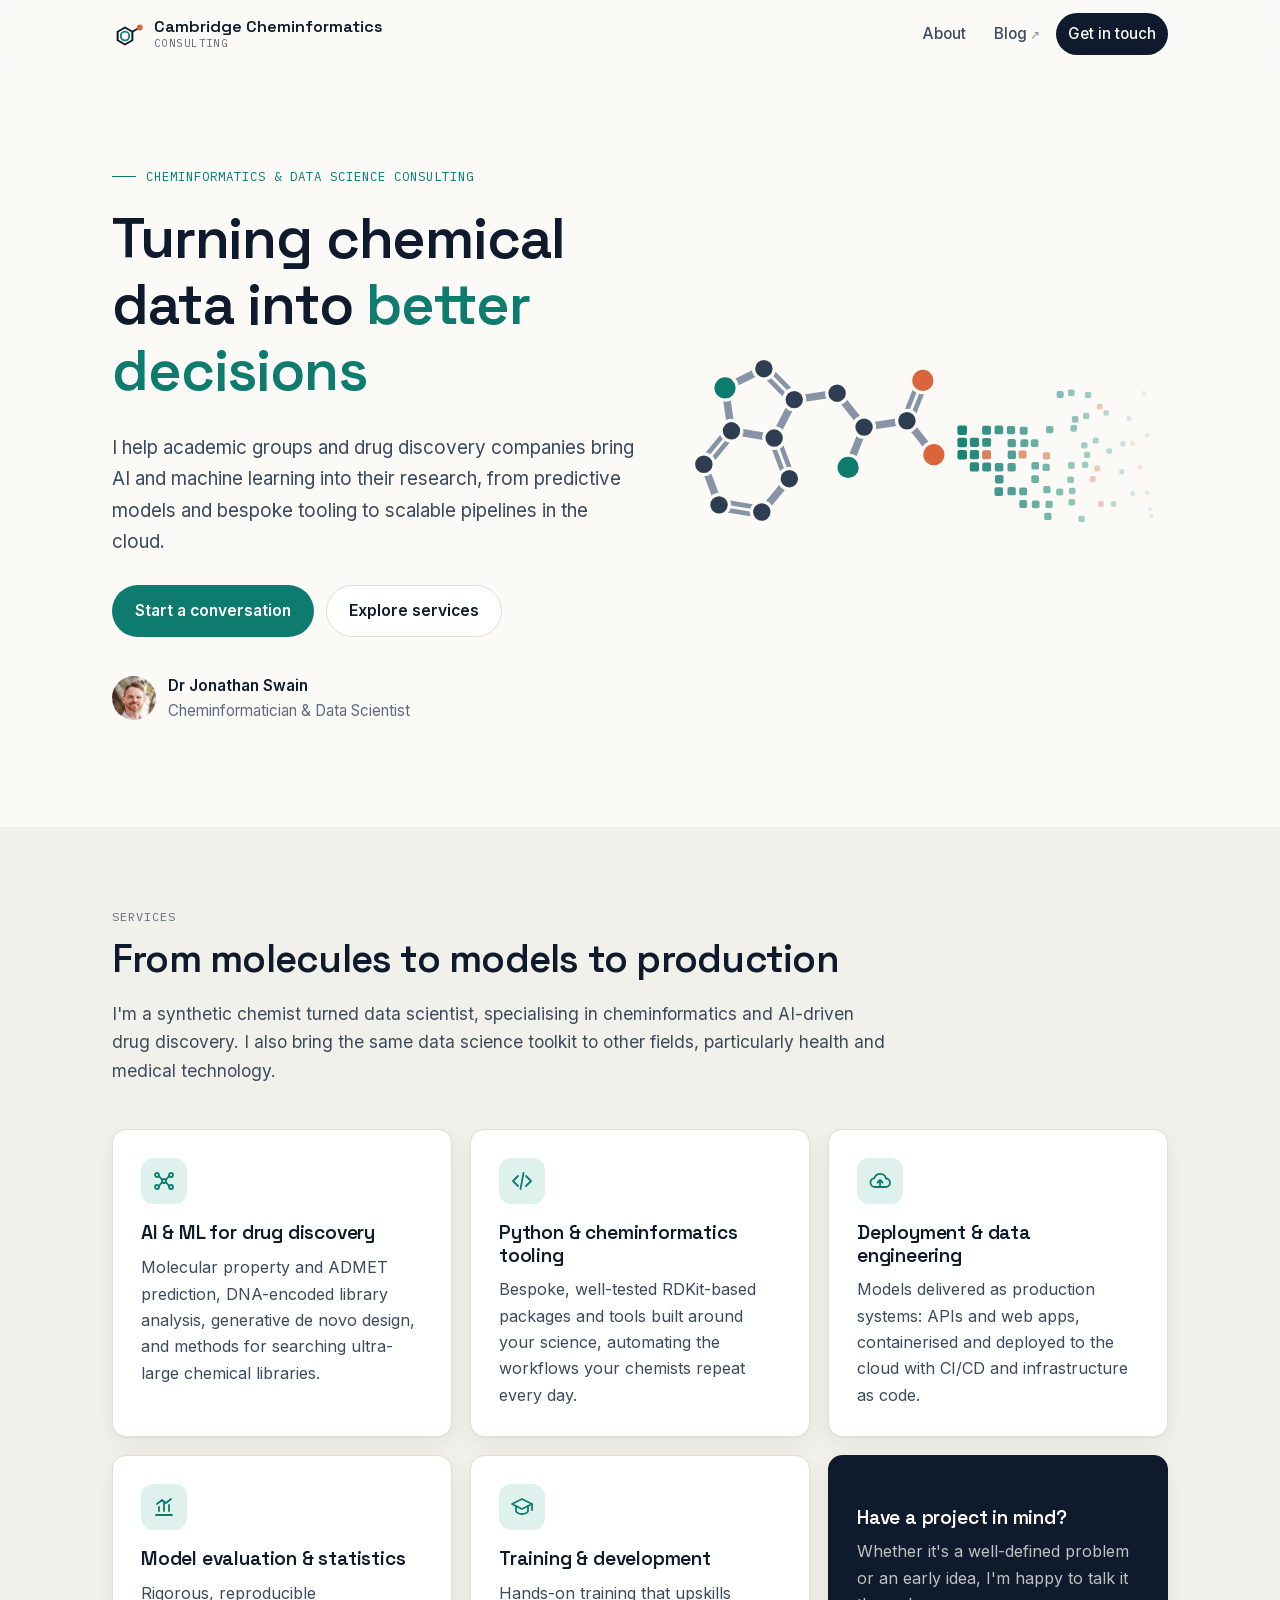
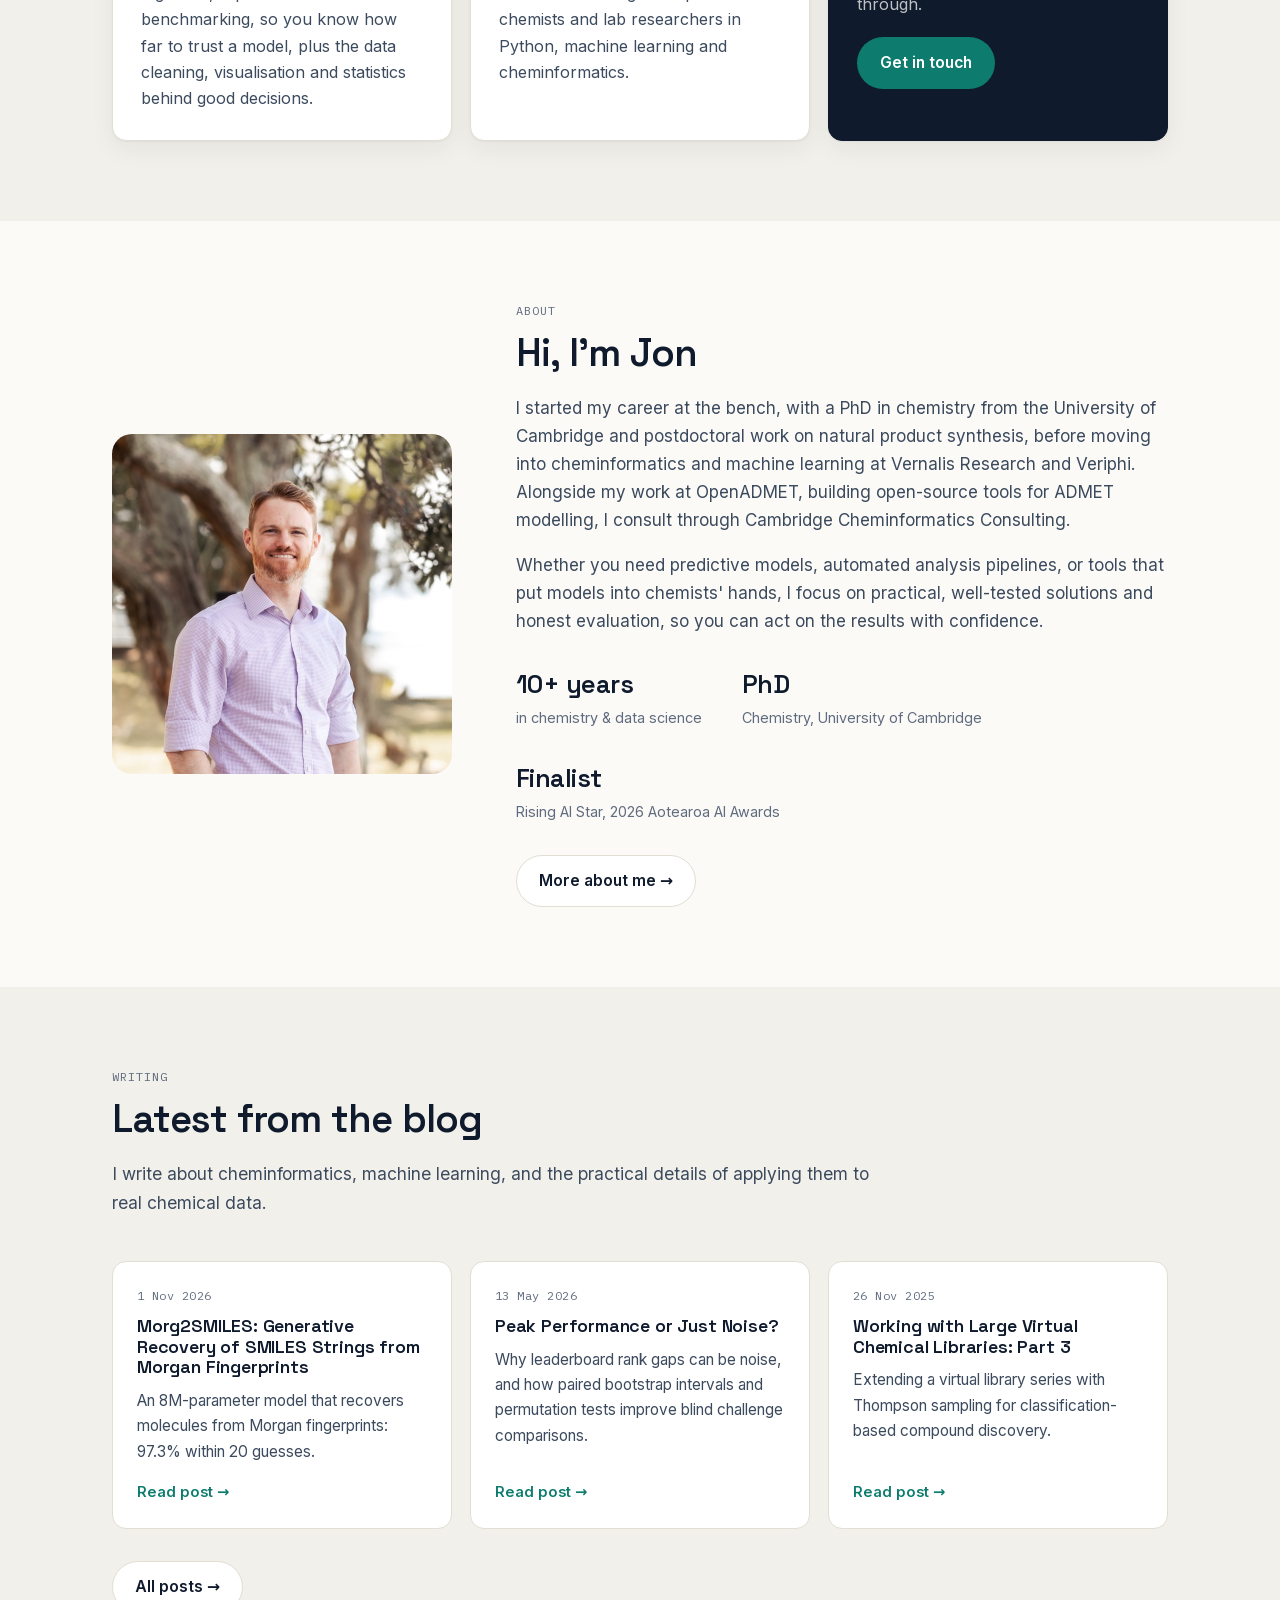
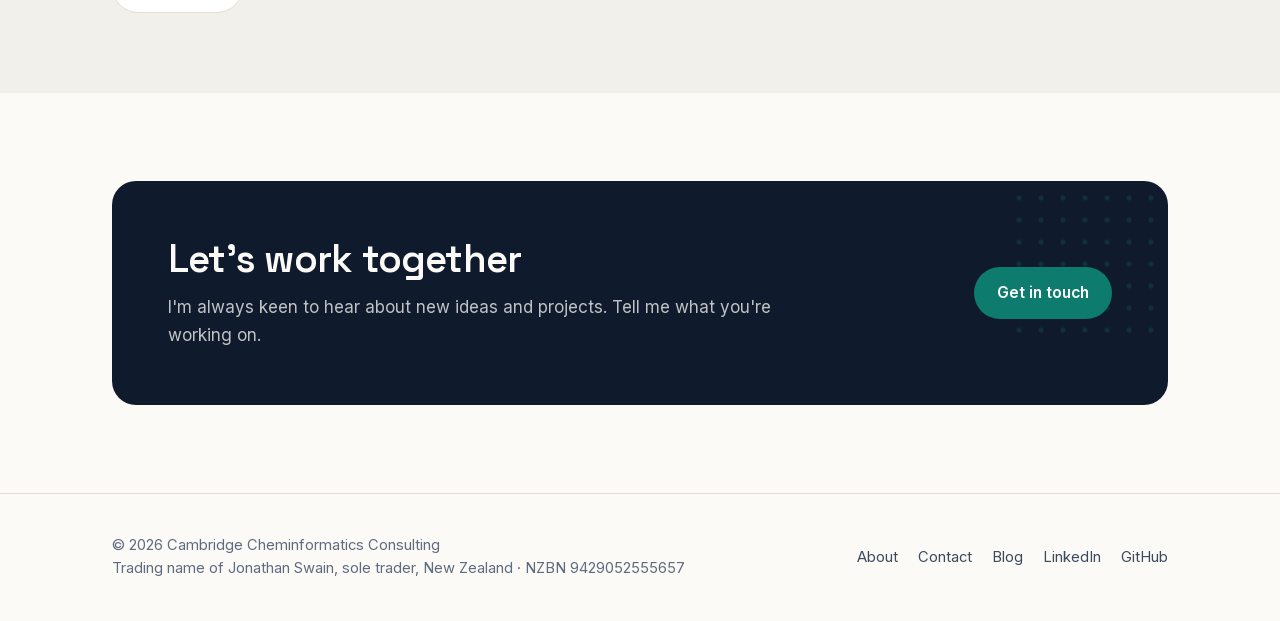
==== commit e2ae3f6f: "Add Cloudflare Web Analytics beacon Co-Authored-By: Claude Opus 5.5 <noreply@anthropic.com>" ====
--- a/index.html
+++ b/index.html
@@ -354,6 +354,7 @@
   </footer>
 
   <script src="assets/js/main.js" defer></script>
+  <!-- Cloudflare Web Analytics --><script type='module' src='https://static.cloudflareinsights.com/beacon.min.js' data-cf-beacon='{"token": "aa5a878d3db4446e9f86eaf2953f493a"}'></script><!-- End Cloudflare Web Analytics -->
 </body>
 
 </html>
--- a/assets/css/style.css
+++ b/assets/css/style.css
@@ -11,7 +11,7 @@
   --surface: #ffffff;
   --ink: #0f1b2d;
   --ink-soft: #3c4a5e;
-  --muted: #6b778a;
+  --muted: #5f6b7e;
   --line: #e2ded4;
   --accent: #0d7c6e;
   --accent-strong: #0a5f55;
